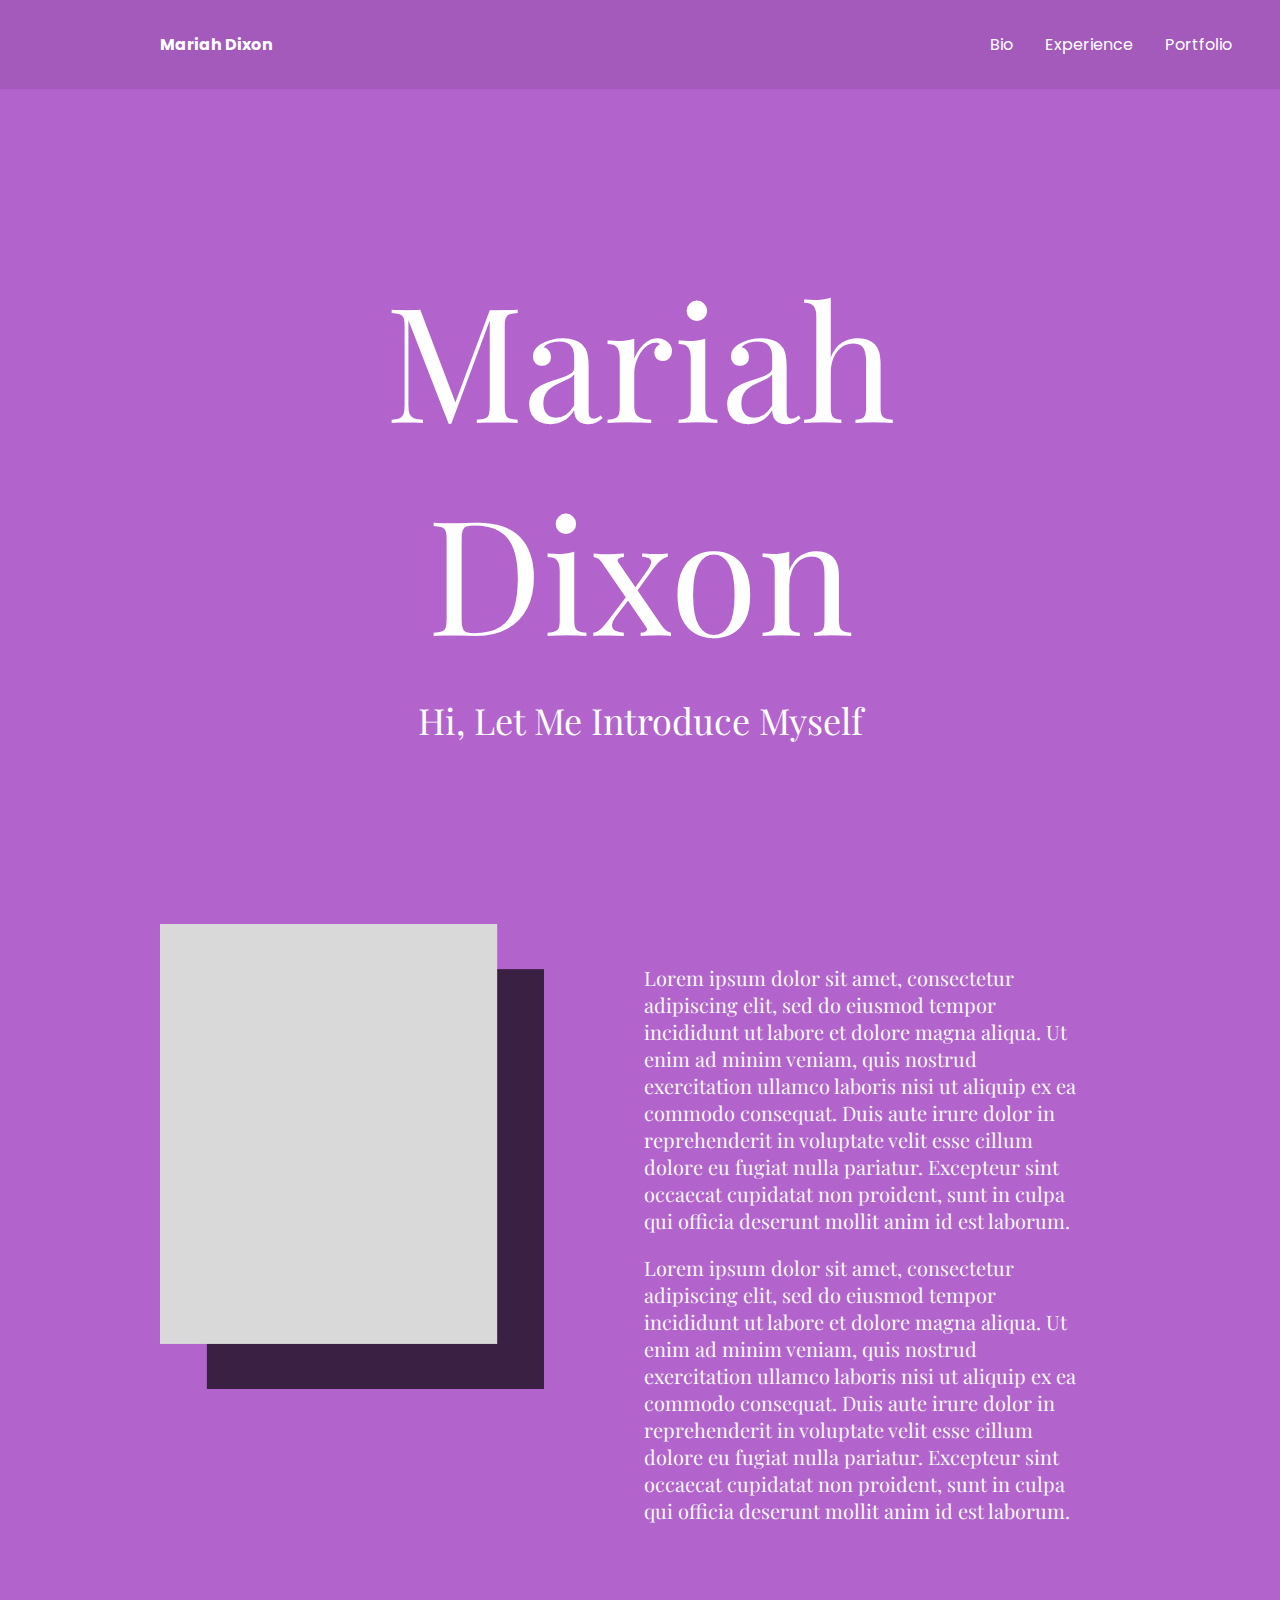
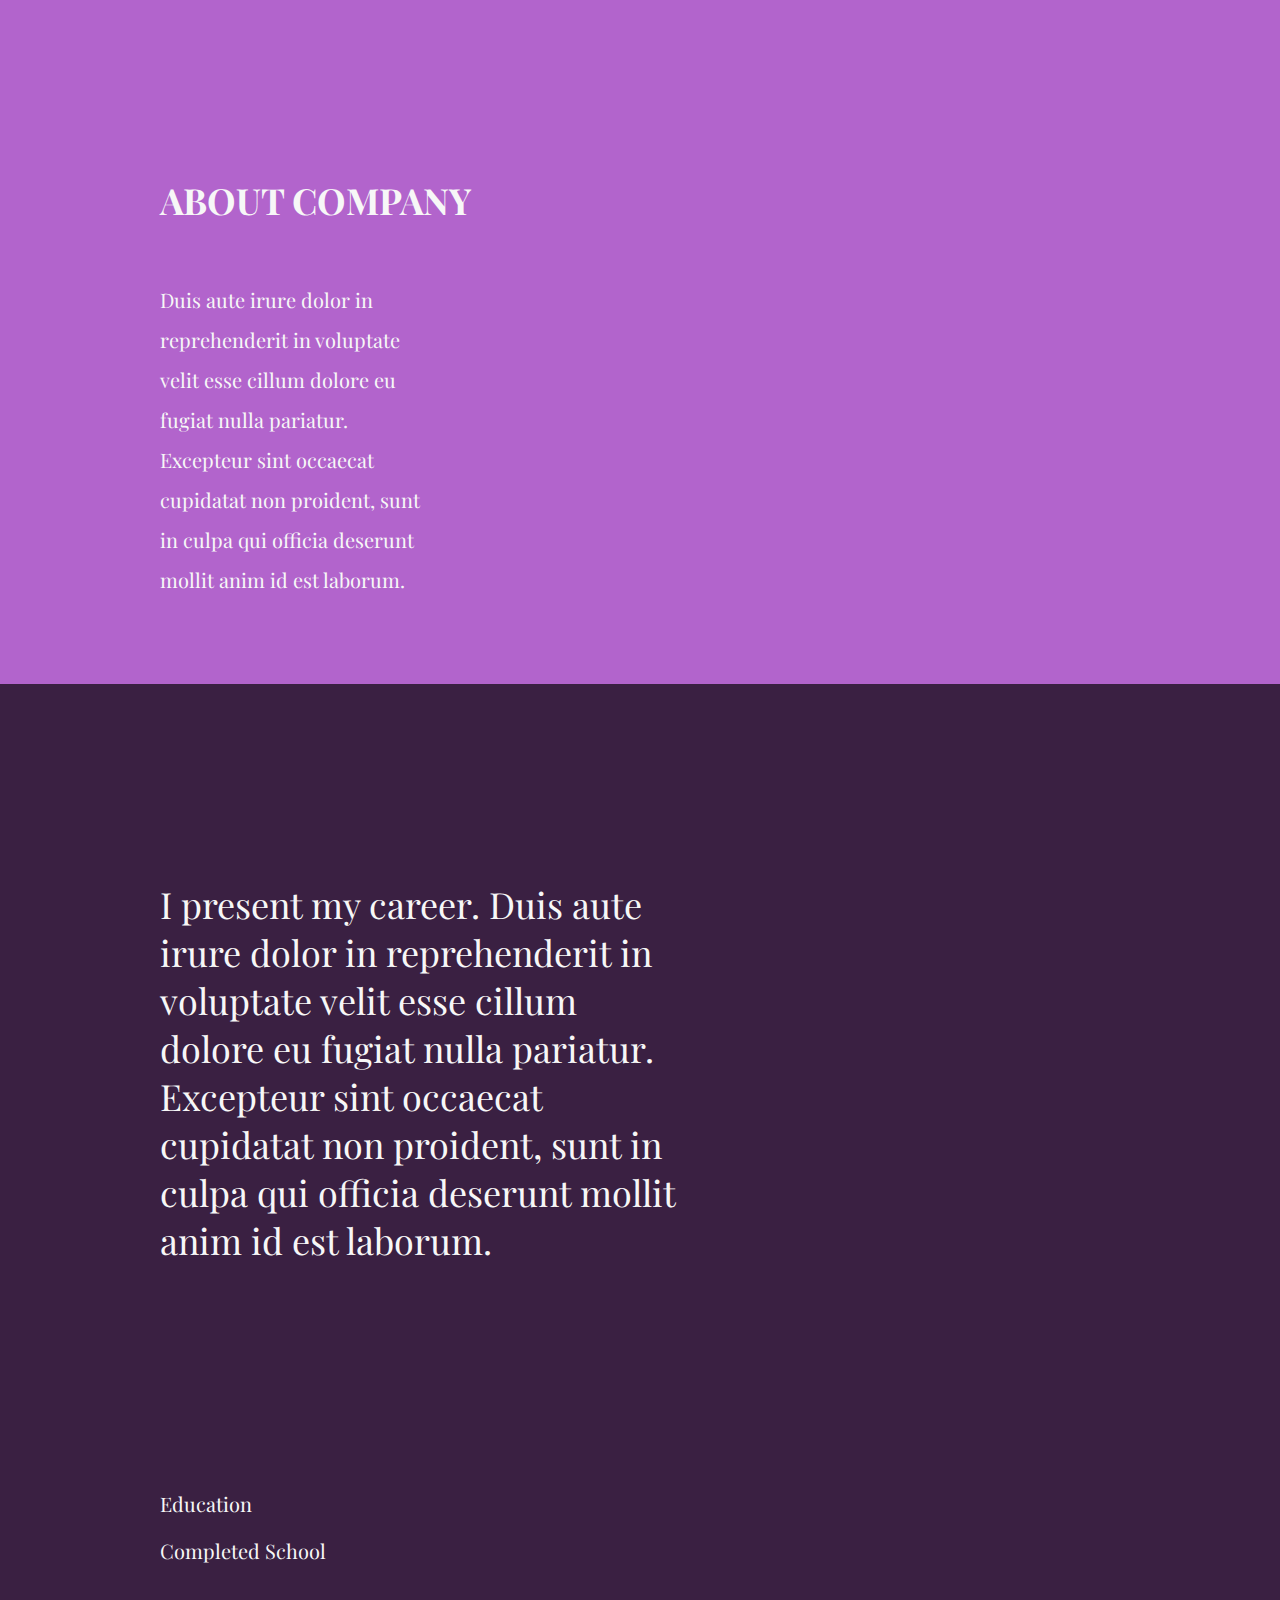
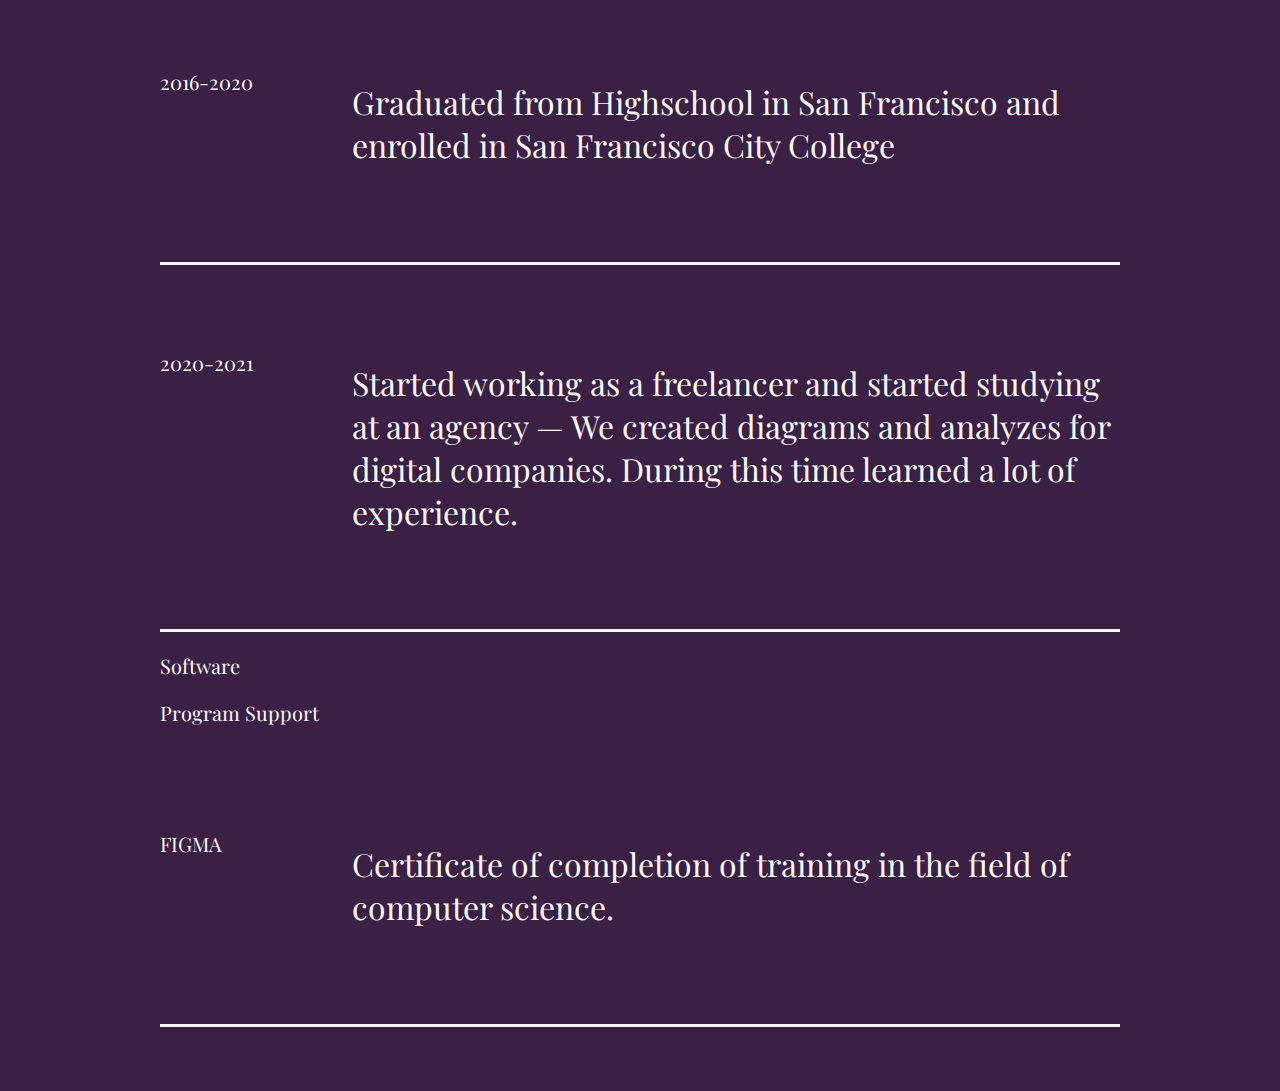
==== Bio.html @ 04dcc8d2 "css and html" ====
<!DOCTYPE html>
<html lang="en">
<head>
    <meta charset="UTF-8">
    <meta http-equiv="X-UA-Compatible" content="IE=edge">
    <meta name="viewport" content="width=device-width, initial-scale=1.0">
    <title>Portfolio</title>
    <link rel="stylesheet" href="css/main.css">
</head>

<body>
    <div class="nav-container-bio">
        <header>
            <a href="index.html" class="logo">Mariah Dixon</a>

            <nav> 
                <ul id="navbar-bio">
                    <li><a href="Bio.html">Bio</a></li>
                    <li><a href="Experience.html">Experience</a></li>
                    <li><a href="Portfolio.html">Portfolio</a></li>
                </ul>
            </nav>

        </header>
    </div>
    <section class="introduction">
        <div class="top-intro">
            <div class="top-heading transition4">
                <p class="big-heading">Mariah Dixon</p>

                <p class="small-heading">Hi, Let Me Introduce Myself</p>
            </div>
        </div>
    </section>

    <section class="bio ">
        <div class="left-bio transition4">
            <img src="images/Profile Pic.png" alt="profile pic">
        </div>
        <div class="right-bio">
            <p>Lorem ipsum dolor sit amet, consectetur adipiscing elit, sed do eiusmod tempor incididunt ut labore et dolore magna aliqua. Ut enim ad minim veniam, quis nostrud exercitation ullamco laboris nisi ut aliquip ex ea commodo consequat. Duis aute irure dolor in reprehenderit in voluptate velit esse cillum dolore eu fugiat nulla pariatur. Excepteur sint occaecat cupidatat non proident, sunt in culpa qui officia deserunt mollit anim id est laborum.</p>
            <p>Lorem ipsum dolor sit amet, consectetur adipiscing elit, sed do eiusmod tempor incididunt ut labore et dolore magna aliqua. Ut enim ad minim veniam, quis nostrud exercitation ullamco laboris nisi ut aliquip ex ea commodo consequat. Duis aute irure dolor in reprehenderit in voluptate velit esse cillum dolore eu fugiat nulla pariatur. Excepteur sint occaecat cupidatat non proident, sunt in culpa qui officia deserunt mollit anim id est laborum.</p>
        </div>
    </section>
    <section class="company ">
        <div class="about-company transition4">
            <p class="heading-company">ABOUT COMPANY</p>
            <p class="sub-heading-company">Duis aute irure dolor in reprehenderit in voluptate velit esse cillum dolore eu fugiat nulla pariatur. Excepteur sint occaecat cupidatat non proident, sunt in culpa qui officia deserunt mollit anim id est laborum.</p>
        </div>
    </section>

    <section class="My-career">
        <div>
            <p class="career-intro transition5">
                I present my career. Duis aute irure dolor in reprehenderit in voluptate velit esse cillum dolore eu fugiat nulla pariatur. Excepteur sint occaecat cupidatat non proident, sunt in culpa qui officia deserunt mollit anim id est laborum.
            </p>
        </div>
    </section>

    <section class="resume">
        <div class="Top-heading transition4">
            <p class="resume-heading">Education</p>
            <p class="resume-sub-heading">Completed School</p>
        </div>

        <div class="section-date transition4">
            <p class="date">2016-2020</p>
            <p class="date-info">Graduated from Highschool in San Francisco and enrolled in San Francisco City College</p>
        </div>
        <div class="section-date transition4">
            <p class="date">2020-2021</p>
            <p class="date-info">Started working as a freelancer and started studying at an agency — We created diagrams and analyzes for digital companies. During this time learned a lot of experience.</p>
        </div>
       
        <div class="Top-heading transition4">
            <p class="resume-heading">Software</p>
            <p class="resume-sub-heading">Program Support</p>
        </div>
        <div class="section-date transition4">
            <p class="date">FIGMA</p>
            <p class="date-info">Certificate of completion of training in the field of computer science.</p>
        </div>

    </section>






    <script src="https://cdnjs.cloudflare.com/ajax/libs/gsap/3.5.1/gsap.min.js" integrity="sha512-IQLehpLoVS4fNzl7IfH8Iowfm5+RiMGtHykgZJl9AWMgqx0AmJ6cRWcB+GaGVtIsnC4voMfm8f2vwtY+6oPjpQ==" crossorigin="anonymous"></script>
    <script src="https://s3-us-west-2.amazonaws.com/s.cdpn.io/16327/ScrollTrigger.min.js"></script>

    <script>

    gsap.from(".transition4", {
            scrollTrigger: {
                trigger: ".transition4",
                start: "top center"
            },
            y: 25,
            opacity: 0,
            duration: 1.5,
            stagger: .6
        });
    </script>
</body>
</html>
---- css/main.css ----
@import url("https://fonts.googleapis.com/css2?family=Playfair+Display:wght@400;600;700&family=Poppins:wght@400;500;600;700;800&display=swap");
@import url("https://fonts.googleapis.com/css2?family=Playfair+Display:wght@400;500;600;700&family=Poppins:wght@400;500;600;700;800&display=swap");
body {
  height: 100vh;
  margin: 0;
  font-family: "Poppins";
}

ul {
  list-style-type: none;
  margin: 0;
  padding: 0;
}

a {
  text-decoration: none;
}

img {
  width: 100%;
}

.nav-container {
  background-color: #A35ABB;
}
.nav-container a {
  color: white;
}

header {
  display: flex;
  justify-content: space-between;
  padding: 2em;
}
header .logo {
  font-weight: bold;
}
header ul {
  display: flex;
}
header ul a {
  display: block;
  padding: 0 1em;
}

.social-header, .hero-design {
  display: none;
}

.hero {
  background-color: #B264CC;
  color: white;
  display: grid;
  text-align: center;
  padding: 4em;
}

.meet-me {
  font-weight: bold;
  color: #3A2042;
}

.scroll {
  width: 30px;
  margin-top: 5em;
}

section {
  padding: 4em 2em;
  text-align: center;
}

.feature {
  position: relative;
}

.feature::before {
  content: " ";
  position: absolute;
  width: 200px;
  height: 200px;
  border-radius: 50%;
  background-color: #E596FF;
  opacity: 50%;
  top: 0;
  left: 0;
  z-index: -1;
}

.subtitle {
  text-transform: uppercase;
  font-weight: bold;
  color: #B264CC;
  letter-spacing: 0.2em;
  font-size: 0.85em;
}

.featured-title {
  color: black;
  font-weight: bold;
  font-size: 1.3em;
  margin-top: -0.4em;
  display: block;
}

.featured-desc {
  color: #3b3b3b;
  margin-bottom: 3em;
  font-size: 0.84em;
  line-height: 1.8em;
  font-weight: 300;
}

.skills {
  background: #3A2042;
}

.skill-container ul li {
  background: white;
  padding: 2em;
  border-radius: 1em;
  margin-bottom: 1em;
}
.skill-container ul li .icon-container {
  height: 100px;
  display: grid;
  place-content: center;
  margin: 0 auto;
}
.skill-container ul li .icon-container.one {
  width: 50px;
}
.skill-container ul li .icon-container.two {
  width: 150px;
}
.skill-container ul li .icon-container.three {
  width: 60px;
}
.skill-container ul li .skill-title {
  font-weight: bold;
}
.skill-container ul li .featured-desc {
  margin-bottom: 2em;
}

.portfolio {
  background: #F7F7F7;
}

.portfolio-container a img {
  border-radius: 1em;
  margin-bottom: 2em;
}

@media only screen and (min-width: 800px) {
  .feature, .portfolio {
    text-align: left;
  }
  .feature, .portfolio-container {
    display: grid;
    grid-template-columns: 40% auto;
  }
  .left, .portfolio-left {
    display: grid;
    place-content: center;
  }
  .right {
    margin-left: 2em;
    margin-top: 1em;
  }
  .skills {
    margin-top: -5em;
    margin-bottom: -7em;
    padding-top: 7em;
  }
  .skill-container ul {
    display: grid;
    grid-template-columns: repeat(3, auto);
    grid-gap: 1em;
  }
  .portfolio {
    padding-top: 7em;
  }
  .portfolio-container img {
    margin-left: 2em;
  }
}
@media only screen and (min-width: 1000px) {
  .hero {
    height: 90vh;
  }
  .nav-container {
    display: grid;
    grid-template-columns: 66% auto;
    background: unset;
  }
  .nav-container header {
    background: #A35ABB;
  }
  header {
    padding: 2em 2em 2em 10em;
  }
  .social-header {
    padding: 2em 20em 2em 10em;
  }
  section {
    padding: 10em 10em 4em 10em;
  }
  .social-header {
    display: block;
  }
  .social-header ul {
    display: flex;
    justify-content: space-between;
    width: 10em;
    float: right;
  }
  .social-header ul img {
    width: 35px;
  }
  .hero {
    display: grid;
    grid-template-columns: 66% auto;
    background: unset;
    padding: 0;
  }
  .hero .content {
    background: #B264CC;
    padding: 6em 10em 4em 10em;
    text-align: left;
  }
  .hero .content h1 {
    font-size: 3em;
    line-height: 1.2em;
  }
  .meet-me {
    margin: unset;
  }
  .hero-design {
    display: unset;
    margin-left: -50.08%;
    margin-top: 15%;
    width: 100%;
  }
  .portfolio img {
    float: right;
    max-width: 500px;
  }
}
@media only screen and (min-width: 1500px) {
  header {
    padding: 2em 2em 2em 15em;
  }
  .social-header {
    padding: 2em 10em 2em 0em;
  }
  section {
    padding: 6em 20em 4em 20em;
  }
  .hero .content {
    padding: 9em 20em 6em 15em;
  }
}
.circle {
  animation: circleAnim 1s infinite alternate-reverse;
}

@-webkit-keyframes circleAnim {
  from {
    transform: translateY(5px);
    z-index: 5;
  }
  to {
    transform: translateY(30px);
  }
}

@keyframes circleAnim {
  from {
    transform: translateY(5px);
    z-index: 5;
  }
  to {
    transform: translateY(30px);
  }
}
.nav-container-bio {
  background-color: #A35ABB;
}
.nav-container-bio a {
  color: white;
}

.introduction {
  background-color: #B264CC;
  color: white;
  display: grid;
  text-align: center;
  font-family: "Playfair Display";
}
.introduction .big-heading {
  font-size: 160px;
  display: grid;
  text-align: center;
  margin-top: 1px;
  margin-bottom: 20px;
}
.introduction .small-heading {
  font-size: 36px;
  text-align: center;
  margin-top: 1px;
}

.bio {
  display: grid;
  background-color: #B264CC;
}
.bio .right-bio {
  color: #F7F7F7;
  font-family: "Playfair Display";
  font-size: 20px;
  align-items: center;
  padding: 1em 2em 1em 2em;
}

.company {
  background-color: #B264CC;
  color: #F7F7F7;
  font-family: "Playfair Display";
}
.company .heading-company {
  font-weight: bold;
  font-size: 36px;
}
.company .sub-heading-company {
  font-size: 20px;
}

@media only screen and (min-width: 1000px) {
  .bio {
    display: grid;
    grid-template-columns: 40% auto;
    padding: 5em 10em 1em 10em;
  }
  .bio .right-bio {
    text-align: left;
    padding-left: 5em;
  }
  .company {
    text-align: left;
  }
  .company .sub-heading-company {
    padding-right: 700px;
    line-height: 2em;
    padding-top: 1em;
  }
}
.nav-container-experience {
  background-color: #A35ABB;
}
.nav-container-experience a {
  color: white;
}

.My-career {
  background-color: #3A2042;
}
.My-career .career-intro {
  color: #F7F7F7;
  font-family: "Playfair Display";
  font-size: 36px;
}

.resume {
  background-color: #3A2042;
}
.resume .resume-heading {
  color: #F7F7F7;
  font-family: "Playfair Display";
  font-size: 20px;
  text-align: left;
}
.resume .resume-sub-heading {
  color: #F7F7F7;
  font-family: "Playfair Display";
  font-size: 20px;
  text-align: left;
}
.resume .date {
  color: #F7F7F7;
  font-family: "Playfair Display";
  font-size: 20px;
  text-align: left;
}
.resume .date-info {
  color: #F7F7F7;
  font-family: "Playfair Display";
  font-size: 32px;
  text-align: left;
}

@media only screen and (min-width: 1000px) {
  .My-career {
    text-align: left;
    padding-right: 600px;
    padding-bottom: 10px;
  }
  .section-date {
    display: grid;
    grid-template-columns: 20% auto;
    border-bottom: solid #F7F7F7;
    padding-bottom: 4em;
    padding-top: 4em;
  }
  .section-date .date {
    font-weight: 100;
  }
}
.nav-container-portfolio {
  background-color: #3A2042;
}
.nav-container-portfolio a {
  color: white;
}

.Name-heading {
  background-color: #3A2042;
  color: #F7F7F7;
  display: grid;
  text-align: center;
  font-family: "Playfair Display";
}
.Name-heading p {
  font-size: 100px;
  display: grid;
  text-align: center;
  margin-top: 1px;
  margin-bottom: 20px;
}

.Picture-subtitle {
  background-color: #3A2042;
  color: #F7F7F7;
  font-family: "Playfair Display";
  line-height: 2.2em;
}

.trio {
  background-color: #3A2042;
  color: #F7F7F7;
  font-family: "Playfair Display";
  line-height: 2em;
}

.image-section {
  background-color: #3A2042;
}

@media only screen and (min-width: 1000px) {
  .Name-heading p {
    font-size: 170px;
    display: grid;
    text-align: center;
    padding-top: 5px;
    margin-bottom: 20px;
  }
  .Picture-subtitle {
    font-size: 25px;
    padding-top: 70px;
  }
  .trio {
    display: grid;
    grid-template-columns: 50%;
    padding: 5em 10em 1em 10em;
  }
  .trio .subtitle-left {
    text-align: center;
  }
  .image-section {
    padding-top: 50px;
  }
  .image-section .first-image {
    padding-bottom: 100px;
  }
}/*# sourceMappingURL=main.css.map */
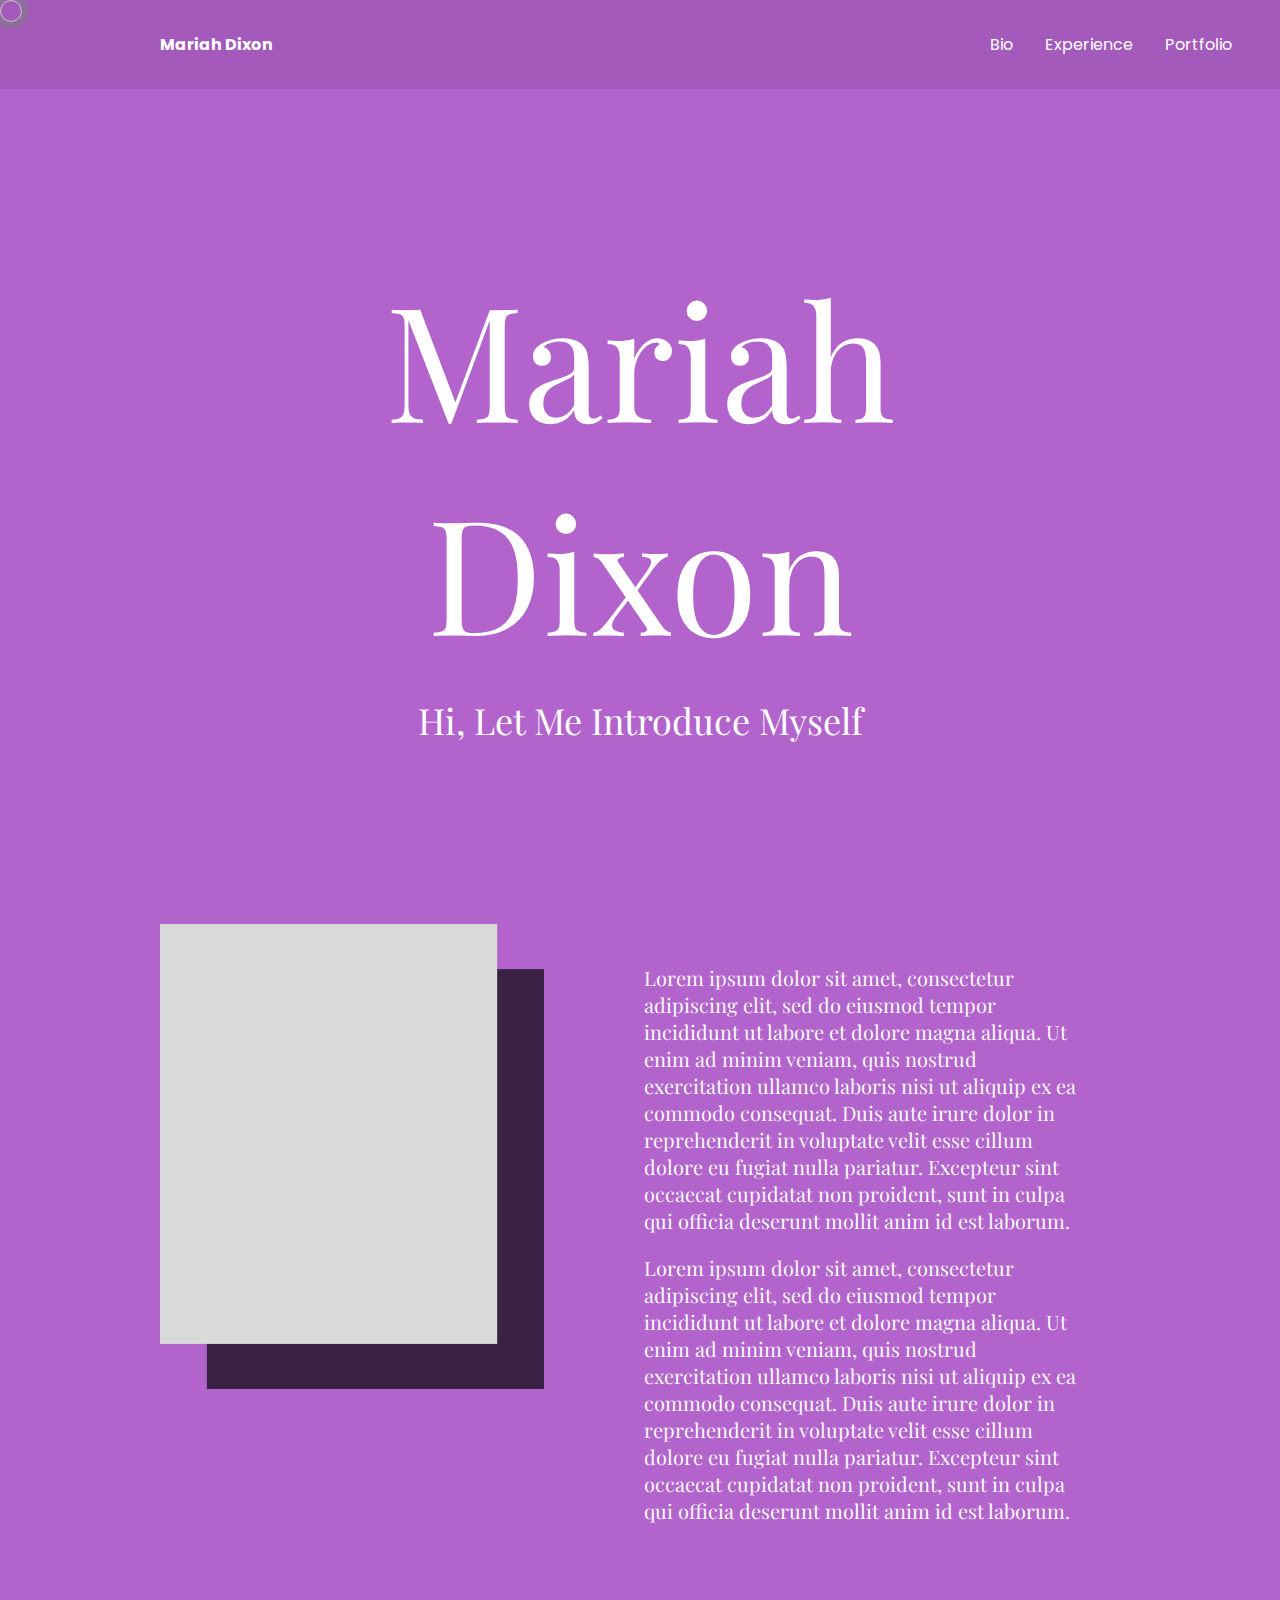
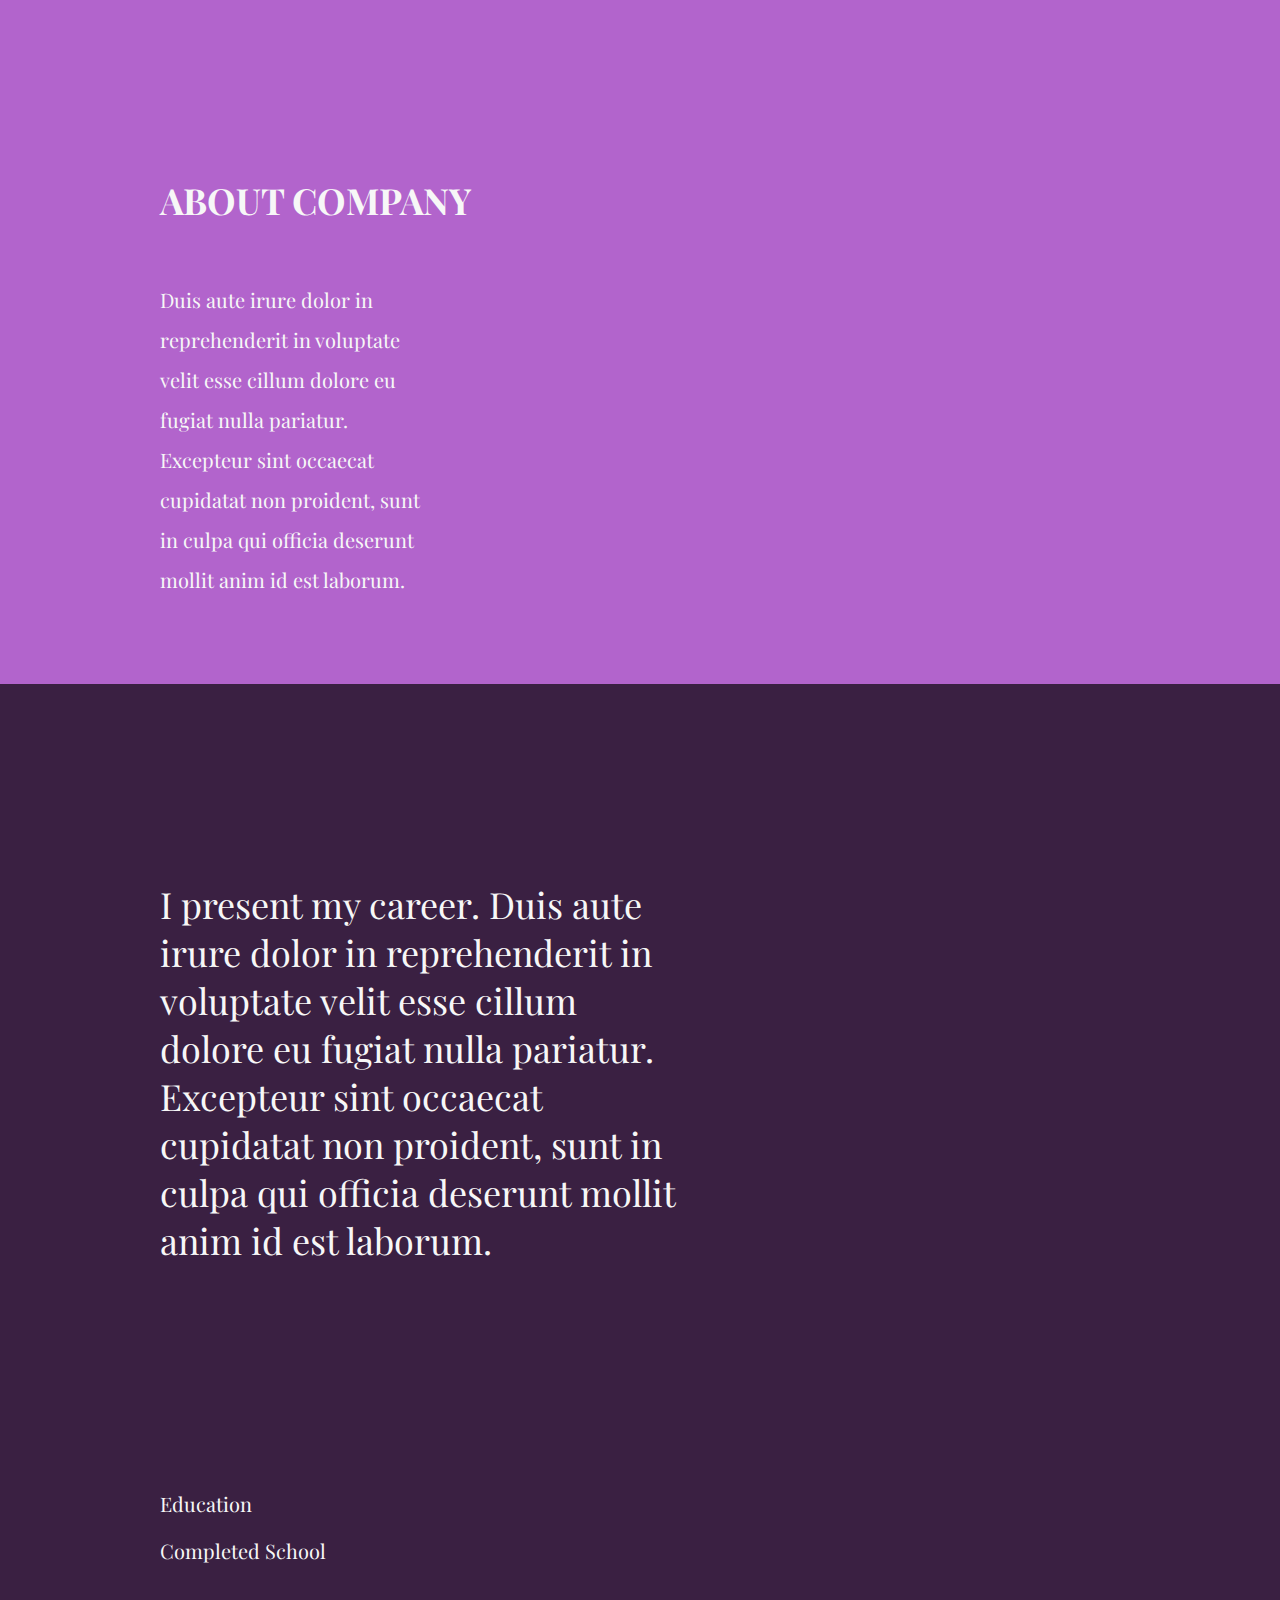
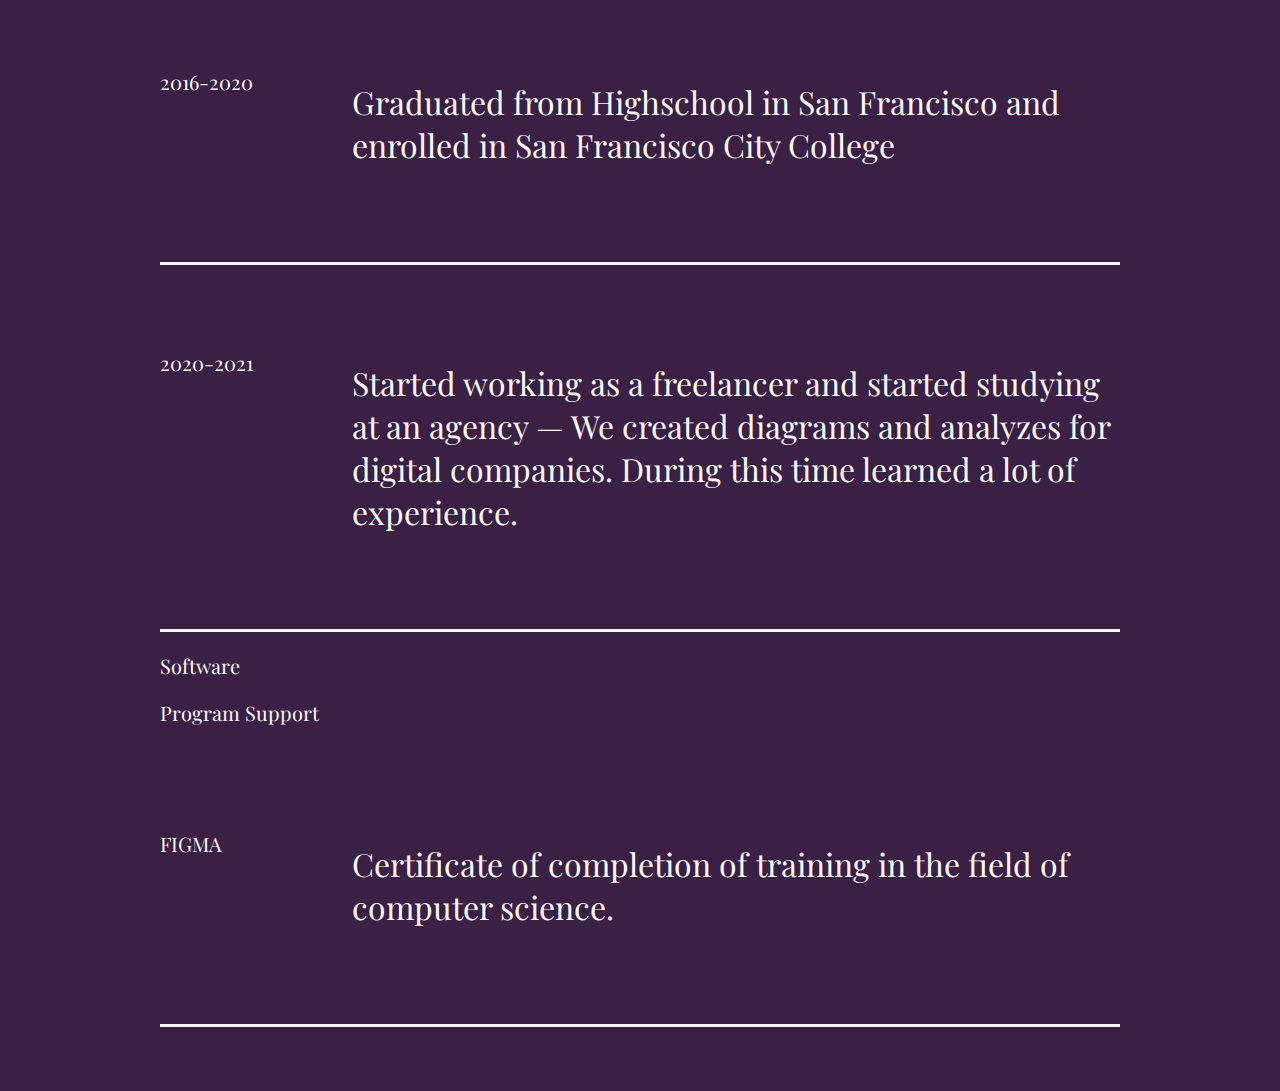
==== commit dfb60187: "bio and experience" ====
--- a/Bio.html
+++ b/Bio.html
@@ -9,6 +9,9 @@
 </head>
 
 <body>
+
+    <div class="cursor"></div>
+
     <div class="nav-container-bio">
         <header>
             <a href="index.html" class="logo">Mariah Dixon</a>
@@ -104,5 +107,22 @@
             stagger: .6
         });
     </script>
+
+<script>
+    const cursor = document.querySelector('.cursor');
+
+    document.addEventListener('mousemove', e => {
+        cursor.setAttribute("style", "top: "+(e.pageY -10)+"px; left: "+(e.pageX - 10)+"px;")
+    })
+
+    document.addEventListener('click', () => {
+        cursor.classList.add("expand");
+        
+        setTimeout(() => {
+            cursor.classList.remove("expand");
+        }, 500)
+    })
+</script>
+
 </body>
 </html>--- a/css/main.css
+++ b/css/main.css
@@ -4,6 +4,97 @@
   height: 100vh;
   margin: 0;
   font-family: "Poppins";
+}
+
+.cursor {
+  width: 20px;
+  height: 20px;
+  border: 1px solid white;
+  border-radius: 50%;
+  position: absolute;
+  transition-duration: 200ms;
+  transition-timing-function: ease-out;
+  -webkit-animation: cursorAnim 0.5s infinite alternate;
+          animation: cursorAnim 0.5s infinite alternate;
+  pointer-events: none;
+  z-index: 1;
+}
+
+.cursor::after {
+  content: "";
+  width: 20px;
+  height: 20px;
+  position: absolute;
+  border: 8px solid gray;
+  border-radius: 50%;
+  opacity: 0.5;
+  top: -8px;
+  left: -8px;
+  -webkit-animation: cursorAnim2 0.5s infinite alternate;
+          animation: cursorAnim2 0.5s infinite alternate;
+}
+
+@-webkit-keyframes cursorAnim {
+  from {
+    transform: scale(1);
+  }
+  to {
+    transform: scale(0.7);
+  }
+}
+
+@keyframes cursorAnim {
+  from {
+    transform: scale(1);
+  }
+  to {
+    transform: scale(0.7);
+  }
+}
+@-webkit-keyframes cursorAnim2 {
+  from {
+    transform: scale(1);
+  }
+  to {
+    transform: scale(0.4);
+  }
+}
+@keyframes cursorAnim2 {
+  from {
+    transform: scale(1);
+  }
+  to {
+    transform: scale(0.4);
+  }
+}
+@-webkit-keyframes cursorAnim3 {
+  0% {
+    transform: scale(1);
+  }
+  50% {
+    transform: scale(3);
+  }
+  100% {
+    transform: scale(1);
+    opacity: 0;
+  }
+}
+@keyframes cursorAnim3 {
+  0% {
+    transform: scale(1);
+  }
+  50% {
+    transform: scale(3);
+  }
+  100% {
+    transform: scale(1);
+    opacity: 0;
+  }
+}
+.expand {
+  -webkit-animation: cursorAnim3 0.5s forwards;
+          animation: cursorAnim3 0.5s forwards;
+  border: 1px solid #321b38;
 }
 
 ul {
@@ -356,7 +447,7 @@
   }
 }
 .nav-container-experience {
-  background-color: #A35ABB;
+  background-color: #321b38;
 }
 .nav-container-experience a {
   color: white;
@@ -469,12 +560,19 @@
     padding-top: 70px;
   }
   .trio {
-    display: grid;
-    grid-template-columns: 50%;
-    padding: 5em 10em 1em 10em;
+    text-align: left;
+    padding-top: 2em;
+  }
+  .trio .trio1 {
+    display: grid;
+    grid-template-columns: 55% auto;
+    padding-bottom: 5em;
   }
   .trio .subtitle-left {
-    text-align: center;
+    display: grid;
+  }
+  .trio .subtitle-left .left-sub {
+    padding: 7em 4em 2em 4em;
   }
   .image-section {
     padding-top: 50px;
